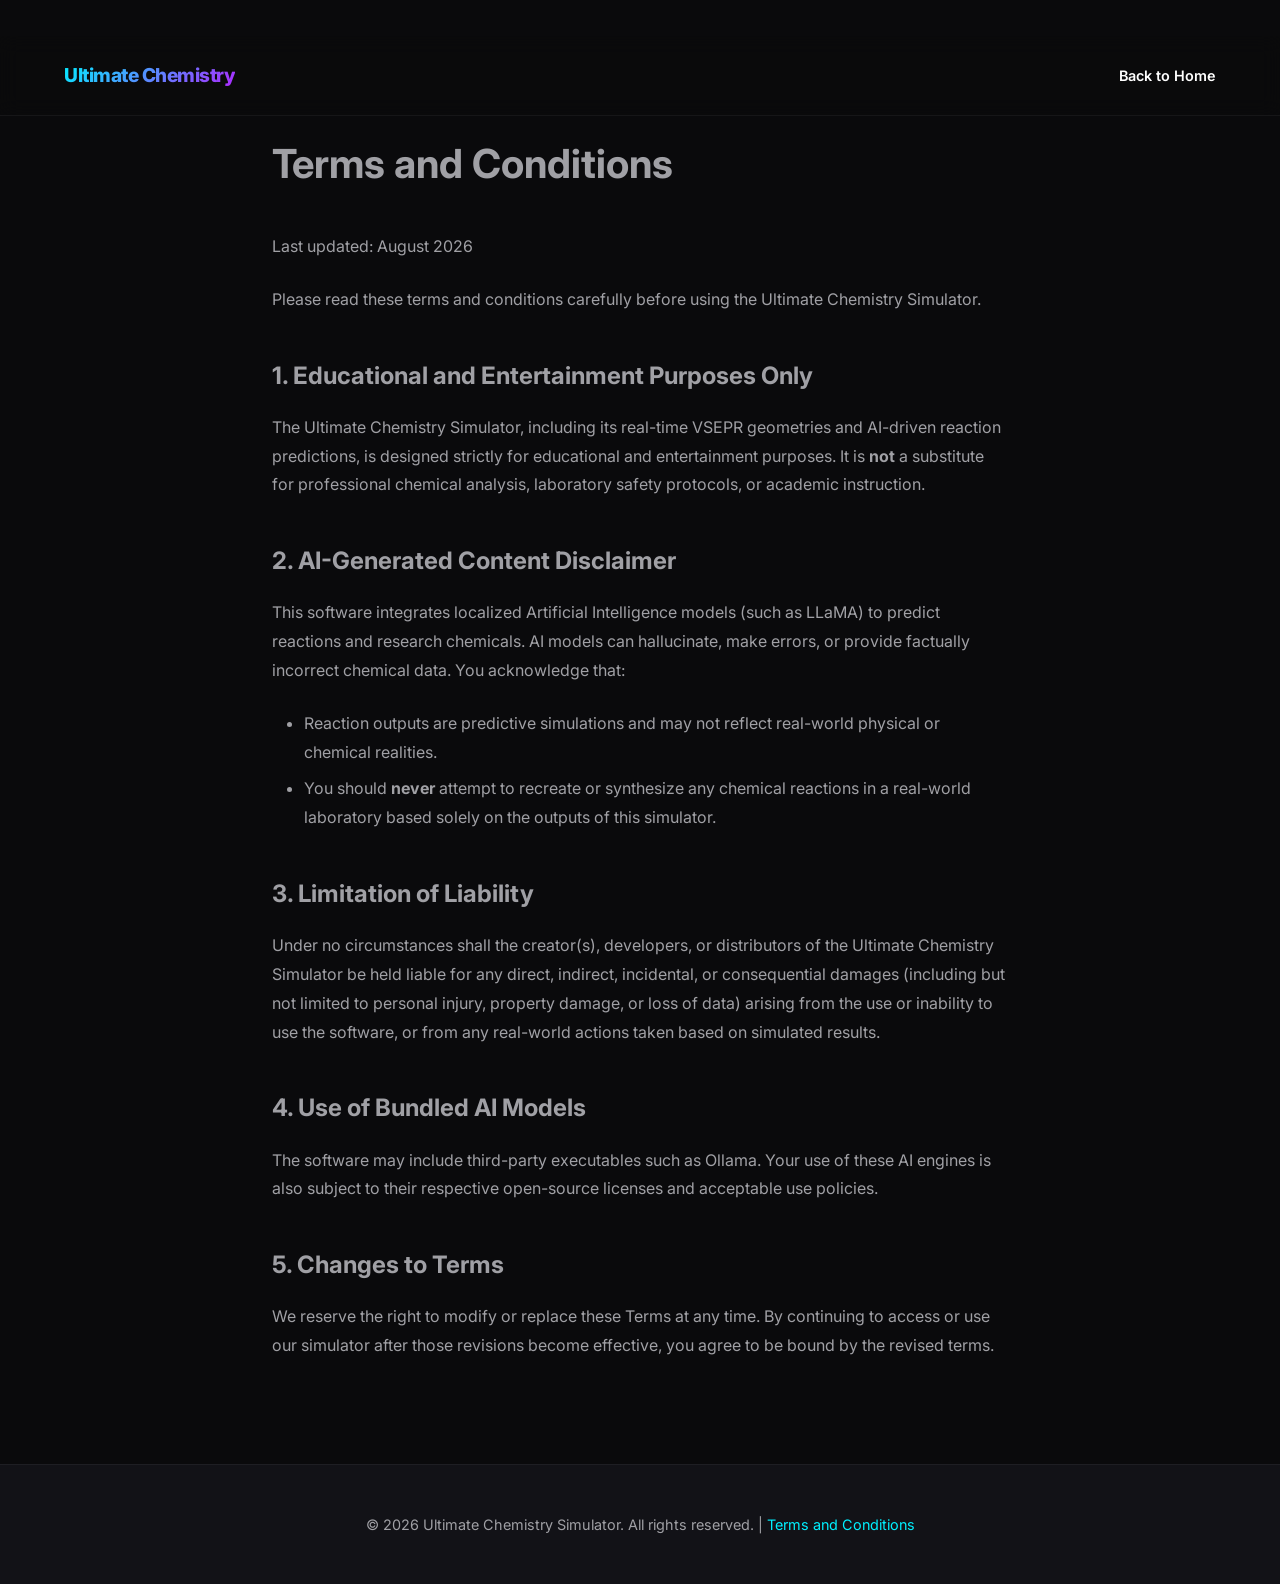
==== terms.html @ 8b7e3bf2 "Add Terms and Conditions page for AI safety disclaimers" ====
<!DOCTYPE html>
<html lang="en">
<head>
    <meta charset="UTF-8">
    <meta name="viewport" content="width=device-width, initial-scale=1.0">
    <title>Terms and Conditions | Ultimate Chemistry Simulator</title>
    <link rel="stylesheet" href="styles.css">
    <link href="https://fonts.googleapis.com/css2?family=Inter:wght@300;400;600;800&display=swap" rel="stylesheet">
    <style>
        .terms-section {
            padding: 8rem 2rem 5rem;
            max-width: 800px;
            margin: 0 auto;
            line-height: 1.8;
            color: var(--text-secondary);
        }
        .terms-section h1 {
            color: var(--text-main);
            margin-bottom: 2rem;
            font-size: 2.5rem;
        }
        .terms-section h2 {
            color: var(--text-main);
            margin-top: 2.5rem;
            margin-bottom: 1rem;
        }
        .terms-section p {
            margin-bottom: 1.5rem;
        }
        .terms-section ul {
            margin-bottom: 1.5rem;
            padding-left: 2rem;
        }
        .terms-section li {
            margin-bottom: 0.5rem;
        }
    </style>
</head>
<body>
    <nav class="navbar">
        <div class="logo">Ultimate Chemistry</div>
        <div class="nav-links">
            <a href="index.html">Back to Home</a>
        </div>
    </nav>

    <section class="terms-section">
        <h1>Terms and Conditions</h1>
        <p>Last updated: August 2026</p>

        <p>Please read these terms and conditions carefully before using the Ultimate Chemistry Simulator.</p>

        <h2>1. Educational and Entertainment Purposes Only</h2>
        <p>The Ultimate Chemistry Simulator, including its real-time VSEPR geometries and AI-driven reaction predictions, is designed strictly for educational and entertainment purposes. It is <strong>not</strong> a substitute for professional chemical analysis, laboratory safety protocols, or academic instruction.</p>

        <h2>2. AI-Generated Content Disclaimer</h2>
        <p>This software integrates localized Artificial Intelligence models (such as LLaMA) to predict reactions and research chemicals. AI models can hallucinate, make errors, or provide factually incorrect chemical data. You acknowledge that:</p>
        <ul>
            <li>Reaction outputs are predictive simulations and may not reflect real-world physical or chemical realities.</li>
            <li>You should <strong>never</strong> attempt to recreate or synthesize any chemical reactions in a real-world laboratory based solely on the outputs of this simulator.</li>
        </ul>

        <h2>3. Limitation of Liability</h2>
        <p>Under no circumstances shall the creator(s), developers, or distributors of the Ultimate Chemistry Simulator be held liable for any direct, indirect, incidental, or consequential damages (including but not limited to personal injury, property damage, or loss of data) arising from the use or inability to use the software, or from any real-world actions taken based on simulated results.</p>

        <h2>4. Use of Bundled AI Models</h2>
        <p>The software may include third-party executables such as Ollama. Your use of these AI engines is also subject to their respective open-source licenses and acceptable use policies.</p>

        <h2>5. Changes to Terms</h2>
        <p>We reserve the right to modify or replace these Terms at any time. By continuing to access or use our simulator after those revisions become effective, you agree to be bound by the revised terms.</p>
    </section>

    <footer>
        <p>&copy; 2026 Ultimate Chemistry Simulator. All rights reserved. | <a href="terms.html" style="color: var(--accent-cyan); text-decoration: none;">Terms and Conditions</a></p>
    </footer>
</body>
</html>
---- styles.css ----
:root {
    --bg-primary: #0a0a0c;
    --bg-secondary: #121217;
    --text-primary: #ffffff;
    --text-secondary: #a0a0a5;
    --accent-cyan: #00f0ff;
    --accent-purple: #b026ff;
    --accent-gradient: linear-gradient(135deg, var(--accent-cyan), var(--accent-purple));
}

* {
    margin: 0;
    padding: 0;
    box-sizing: border-box;
}

body {
    font-family: 'Inter', sans-serif;
    background-color: var(--bg-primary);
    color: var(--text-primary);
    line-height: 1.6;
    overflow-x: hidden;
}

/* Top Banner */
.top-banner {
    background: var(--accent-gradient);
    color: #fff;
    text-align: center;
    padding: 0.5rem;
    font-size: 0.9rem;
    font-weight: 600;
    position: fixed;
    top: 0;
    width: 100%;
    z-index: 1001;
}

/* Navbar */
.navbar {
    display: flex;
    justify-content: space-between;
    align-items: center;
    padding: 1.5rem 5%;
    position: fixed;
    top: 36px;
    width: 100%;
    z-index: 1000;
    background: rgba(10, 10, 12, 0.8);
    backdrop-filter: blur(10px);
    border-bottom: 1px solid rgba(255, 255, 255, 0.05);
}

.logo {
    font-size: 1.2rem;
    font-weight: 800;
    letter-spacing: -0.5px;
    background: var(--accent-gradient);
    -webkit-background-clip: text;
    -webkit-text-fill-color: transparent;
}

.nav-links {
    display: flex;
    align-items: center;
    gap: 2rem;
}

.nav-links a {
    color: var(--text-primary);
    text-decoration: none;
    font-weight: 600;
    font-size: 0.9rem;
    transition: color 0.3s ease;
}

.nav-links a:hover {
    color: var(--accent-cyan);
}

.nav-btn {
    padding: 0.5rem 1.2rem;
    border-radius: 4px;
    background: rgba(255, 255, 255, 0.1);
    border: 1px solid rgba(255, 255, 255, 0.2);
}

.nav-btn:hover {
    background: rgba(255, 255, 255, 0.2);
    color: var(--text-primary) !important;
}

/* Hero Section */
.hero {
    height: 100vh;
    display: flex;
    flex-direction: column;
    justify-content: center;
    align-items: center;
    text-align: center;
    padding: 0 5%;
    position: relative;
    background-image: linear-gradient(rgba(10, 10, 12, 0.5), rgba(10, 10, 12, 1)), url('hero-bg.jpg');
    background-size: cover;
    background-position: center;
}

.hero-content {
    max-width: 800px;
    z-index: 2;
}

.hero h1 {
    font-size: 4rem;
    font-weight: 800;
    line-height: 1.1;
    letter-spacing: -1.5px;
    margin-bottom: 1.5rem;
    text-shadow: 0 4px 20px rgba(0, 0, 0, 0.8);
}

.hero p {
    font-size: 1.25rem;
    color: var(--text-secondary);
    margin-bottom: 2.5rem;
    max-width: 600px;
    margin-left: auto;
    margin-right: auto;
}

.cta-btn {
    display: inline-block;
    padding: 1rem 2.5rem;
    font-size: 1.1rem;
    font-weight: 600;
    color: #fff;
    text-decoration: none;
    background: var(--accent-gradient);
    border-radius: 4px;
    box-shadow: 0 4px 15px rgba(0, 240, 255, 0.2);
    transition: transform 0.3s ease, box-shadow 0.3s ease;
}

.cta-btn:hover {
    transform: translateY(-2px);
    box-shadow: 0 8px 25px rgba(0, 240, 255, 0.4);
}

/* Features */
.features-section {
    padding: 8rem 5%;
    background-color: var(--bg-primary);
    text-align: center;
}

.features-section h2 {
    font-size: 2.5rem;
    margin-bottom: 4rem;
    font-weight: 800;
    letter-spacing: -1px;
}

.feature-grid {
    display: grid;
    grid-template-columns: repeat(auto-fit, minmax(300px, 1fr));
    gap: 2rem;
    max-width: 1200px;
    margin: 0 auto;
}

.feature-card {
    background: var(--bg-secondary);
    padding: 3rem 2rem;
    border-radius: 8px;
    border: 1px solid rgba(255, 255, 255, 0.05);
    transition: transform 0.3s ease, border-color 0.3s ease;
    text-align: left;
}

.feature-card:hover {
    transform: translateY(-5px);
    border-color: rgba(255, 255, 255, 0.15);
}

.feature-card h3 {
    font-size: 1.5rem;
    margin-bottom: 1rem;
    font-weight: 600;
    background: var(--accent-gradient);
    -webkit-background-clip: text;
    -webkit-text-fill-color: transparent;
}

.feature-card p {
    color: var(--text-secondary);
    font-size: 1rem;
}

/* Download Section */
.download-section {
    padding: 8rem 5%;
    background: linear-gradient(to top, var(--bg-secondary), var(--bg-primary));
    text-align: center;
}

.download-section h2 {
    font-size: 3rem;
    margin-bottom: 1rem;
    font-weight: 800;
    letter-spacing: -1px;
}

.download-section p {
    color: var(--text-secondary);
    font-size: 1.2rem;
    margin-bottom: 3rem;
}

.requirements {
    margin-top: 4rem;
    padding: 2rem;
    background: rgba(0, 0, 0, 0.2);
    border-radius: 8px;
    border: 1px solid rgba(255, 255, 255, 0.1);
    max-width: 600px;
    margin-left: auto;
    margin-right: auto;
    text-align: left;
}

.requirements h3 {
    font-size: 1.2rem;
    margin-bottom: 1rem;
    color: var(--accent-cyan);
}

.requirements code {
    background: rgba(255, 255, 255, 0.1);
    padding: 0.2rem 0.5rem;
    border-radius: 4px;
    font-family: monospace;
    color: var(--text-primary);
}

/* Footer */
footer {
    padding: 3rem 5%;
    text-align: center;
    background-color: var(--bg-secondary);
    color: var(--text-secondary);
    font-size: 0.9rem;
    border-top: 1px solid rgba(255, 255, 255, 0.05);
}

/* Responsive */
@media (max-width: 768px) {
    .hero h1 {
        font-size: 3rem;
    }
    
    .hero p {
        font-size: 1.1rem;
    }
}

/* Reviews Section */
.reviews-section {
    padding: 5rem 2rem;
    max-width: 1000px;
    margin: 0 auto;
    text-align: center;
}

.reviews-section h2 {
    font-size: 2.5rem;
    margin-bottom: 3rem;
}

.reviews-container {
    display: grid;
    grid-template-columns: 1fr 1fr;
    gap: 3rem;
    text-align: left;
}

.review-form-container {
    background: var(--bg-card);
    padding: 2rem;
    border-radius: 12px;
    border: 1px solid var(--border-color);
    display: flex;
    flex-direction: column;
    gap: 1rem;
}

.star-rating {
    font-size: 2rem;
    color: var(--text-secondary);
    cursor: pointer;
    display: inline-block;
}

.star-rating span:hover,
.star-rating span.active {
    color: #ffd700;
}

.review-form-container input,
.review-form-container textarea {
    width: 100%;
    padding: 1rem;
    background: var(--bg-dark);
    border: 1px solid var(--border-color);
    color: var(--text-main);
    border-radius: 8px;
    font-family: inherit;
}

.review-card {
    background: var(--bg-card);
    padding: 1.5rem;
    border-radius: 12px;
    border: 1px solid var(--border-color);
    margin-bottom: 1rem;
}

.review-header {
    display: flex;
    justify-content: space-between;
    margin-bottom: 0.5rem;
}

.review-name {
    font-weight: 600;
}

.review-stars {
    color: #ffd700;
}

.review-text {
    color: var(--text-secondary);
    line-height: 1.6;
}

@media (max-width: 768px) {
    .reviews-container {
        grid-template-columns: 1fr;
    }
}
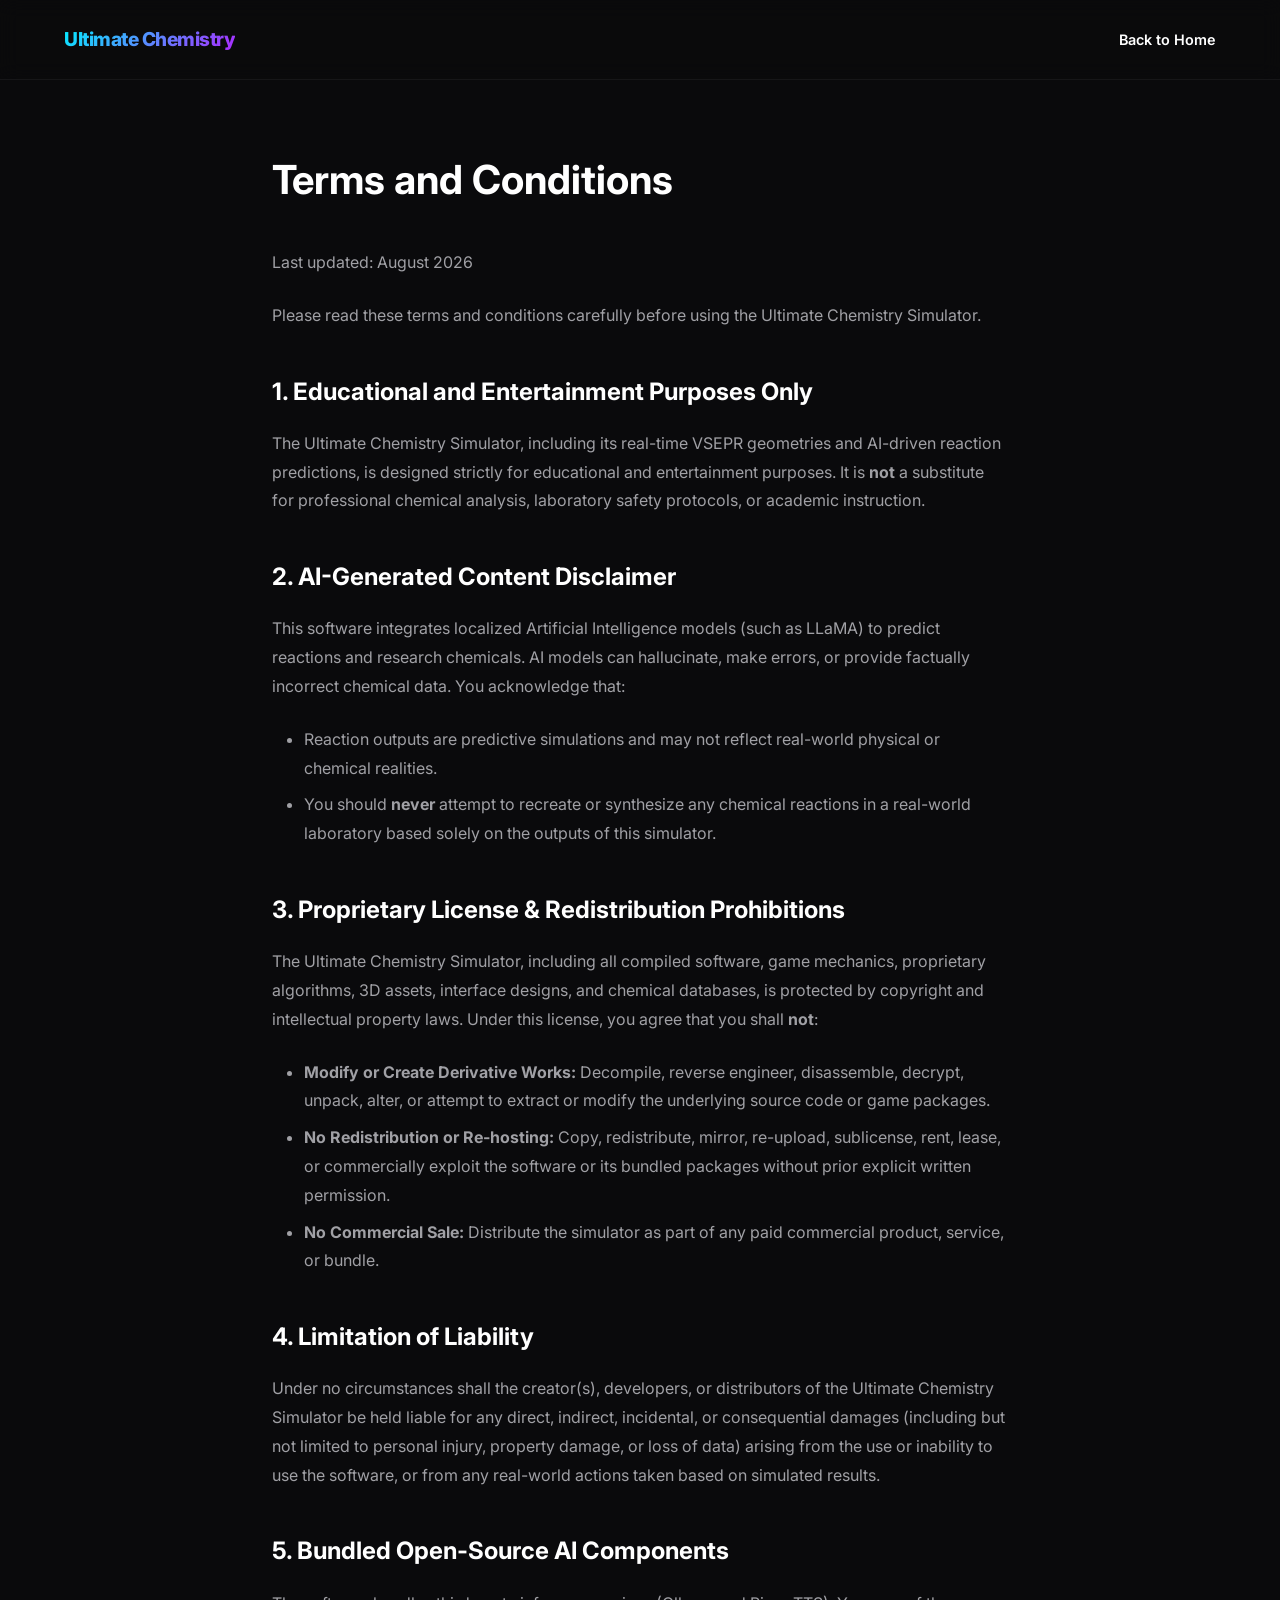
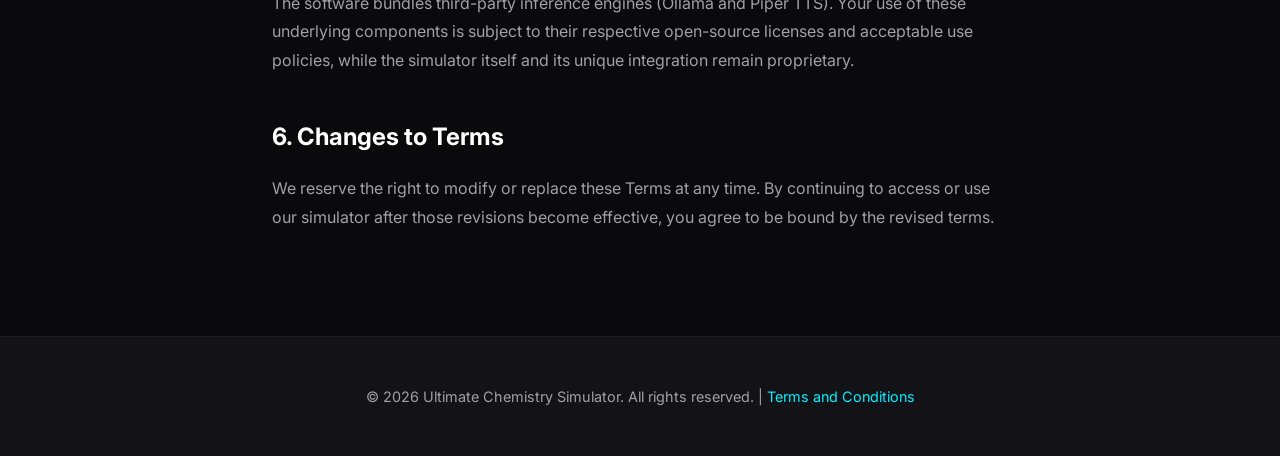
==== commit 192a4ab0: "Update features, freemium pricing tiers, T&Cs, and Windows zip download" ====
--- a/terms.html
+++ b/terms.html
@@ -7,20 +7,23 @@
     <link rel="stylesheet" href="styles.css">
     <link href="https://fonts.googleapis.com/css2?family=Inter:wght@300;400;600;800&display=swap" rel="stylesheet">
     <style>
+        .navbar {
+            top: 0 !important;
+        }
         .terms-section {
-            padding: 8rem 2rem 5rem;
+            padding: 9rem 2rem 5rem;
             max-width: 800px;
             margin: 0 auto;
             line-height: 1.8;
             color: var(--text-secondary);
         }
         .terms-section h1 {
-            color: var(--text-main);
+            color: var(--text-primary);
             margin-bottom: 2rem;
             font-size: 2.5rem;
         }
         .terms-section h2 {
-            color: var(--text-main);
+            color: var(--text-primary);
             margin-top: 2.5rem;
             margin-bottom: 1rem;
         }
@@ -60,13 +63,21 @@
             <li>You should <strong>never</strong> attempt to recreate or synthesize any chemical reactions in a real-world laboratory based solely on the outputs of this simulator.</li>
         </ul>
 
-        <h2>3. Limitation of Liability</h2>
+        <h2>3. Proprietary License & Redistribution Prohibitions</h2>
+        <p>The Ultimate Chemistry Simulator, including all compiled software, game mechanics, proprietary algorithms, 3D assets, interface designs, and chemical databases, is protected by copyright and intellectual property laws. Under this license, you agree that you shall <strong>not</strong>:</p>
+        <ul>
+            <li><strong>Modify or Create Derivative Works:</strong> Decompile, reverse engineer, disassemble, decrypt, unpack, alter, or attempt to extract or modify the underlying source code or game packages.</li>
+            <li><strong>No Redistribution or Re-hosting:</strong> Copy, redistribute, mirror, re-upload, sublicense, rent, lease, or commercially exploit the software or its bundled packages without prior explicit written permission.</li>
+            <li><strong>No Commercial Sale:</strong> Distribute the simulator as part of any paid commercial product, service, or bundle.</li>
+        </ul>
+
+        <h2>4. Limitation of Liability</h2>
         <p>Under no circumstances shall the creator(s), developers, or distributors of the Ultimate Chemistry Simulator be held liable for any direct, indirect, incidental, or consequential damages (including but not limited to personal injury, property damage, or loss of data) arising from the use or inability to use the software, or from any real-world actions taken based on simulated results.</p>
 
-        <h2>4. Use of Bundled AI Models</h2>
-        <p>The software may include third-party executables such as Ollama. Your use of these AI engines is also subject to their respective open-source licenses and acceptable use policies.</p>
+        <h2>5. Bundled Open-Source AI Components</h2>
+        <p>The software bundles third-party inference engines (Ollama and Piper TTS). Your use of these underlying components is subject to their respective open-source licenses and acceptable use policies, while the simulator itself and its unique integration remain proprietary.</p>
 
-        <h2>5. Changes to Terms</h2>
+        <h2>6. Changes to Terms</h2>
         <p>We reserve the right to modify or replace these Terms at any time. By continuing to access or use our simulator after those revisions become effective, you agree to be bound by the revised terms.</p>
     </section>
 
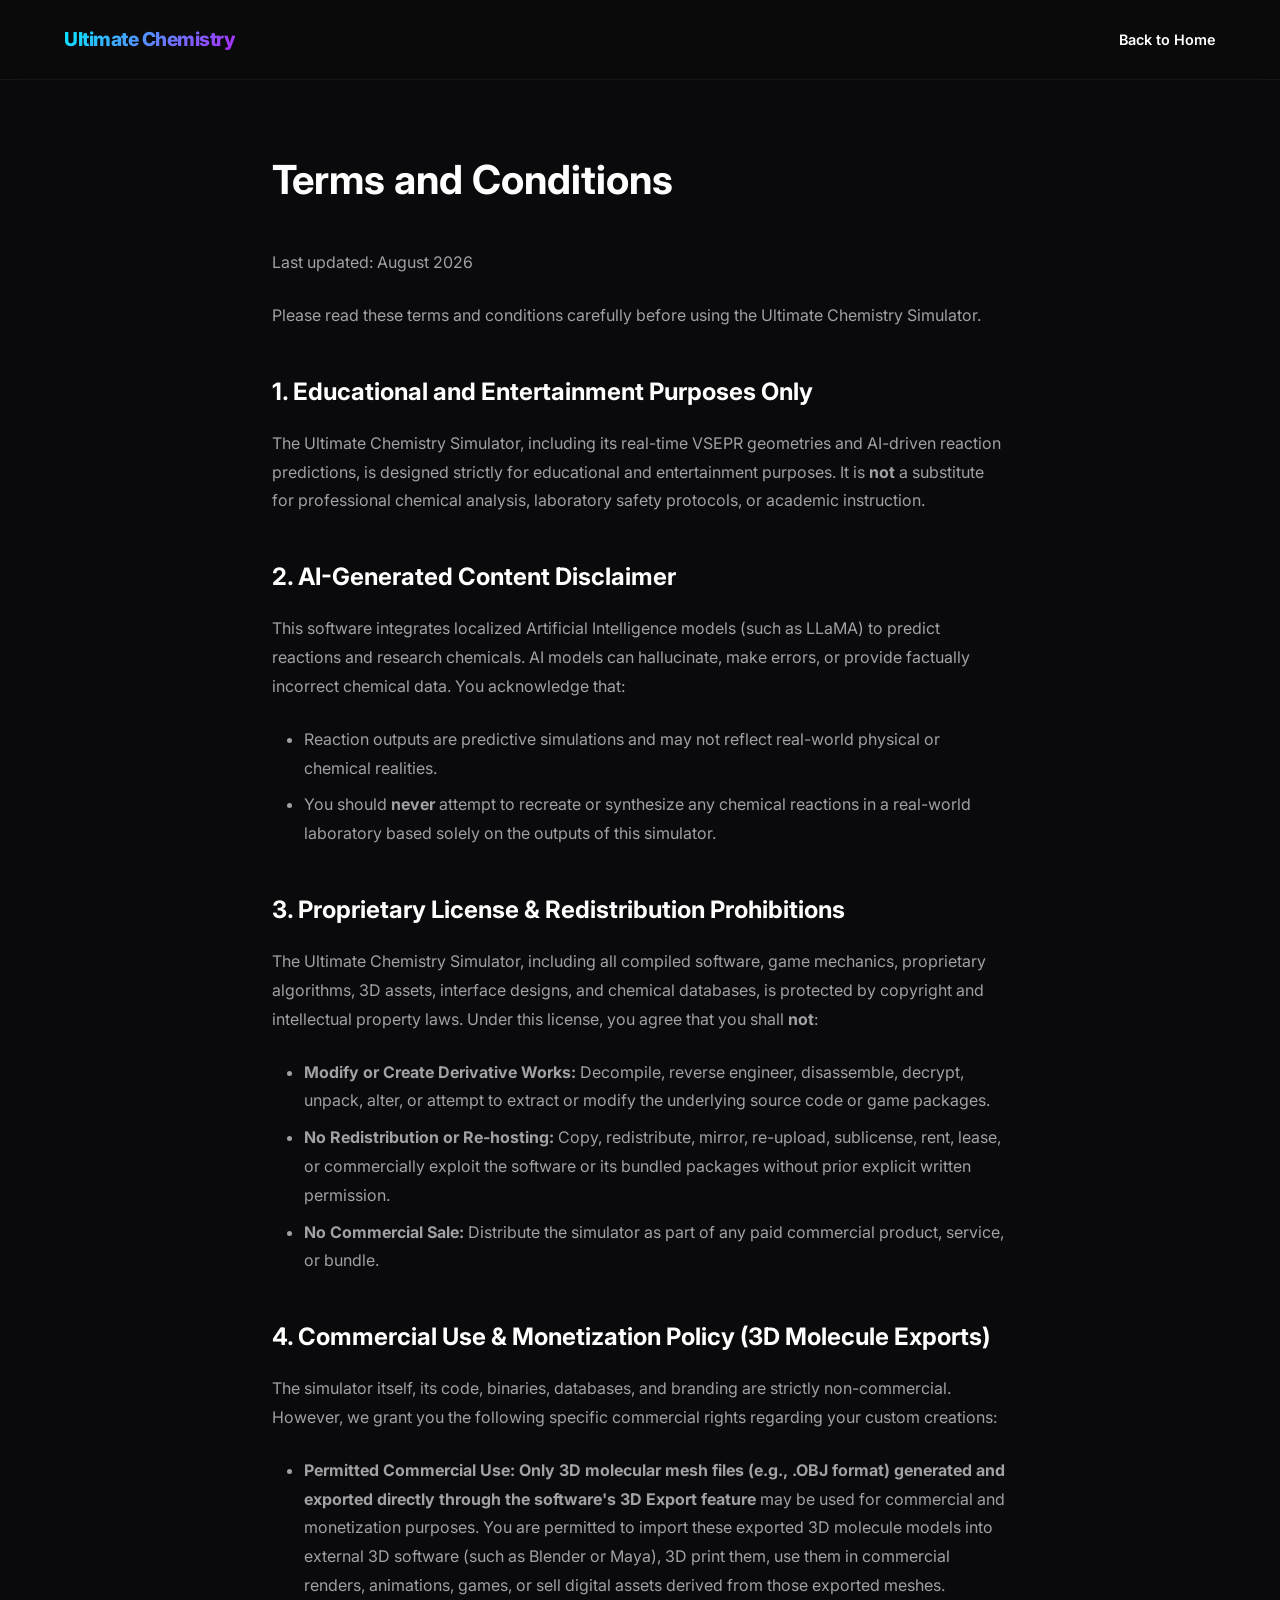
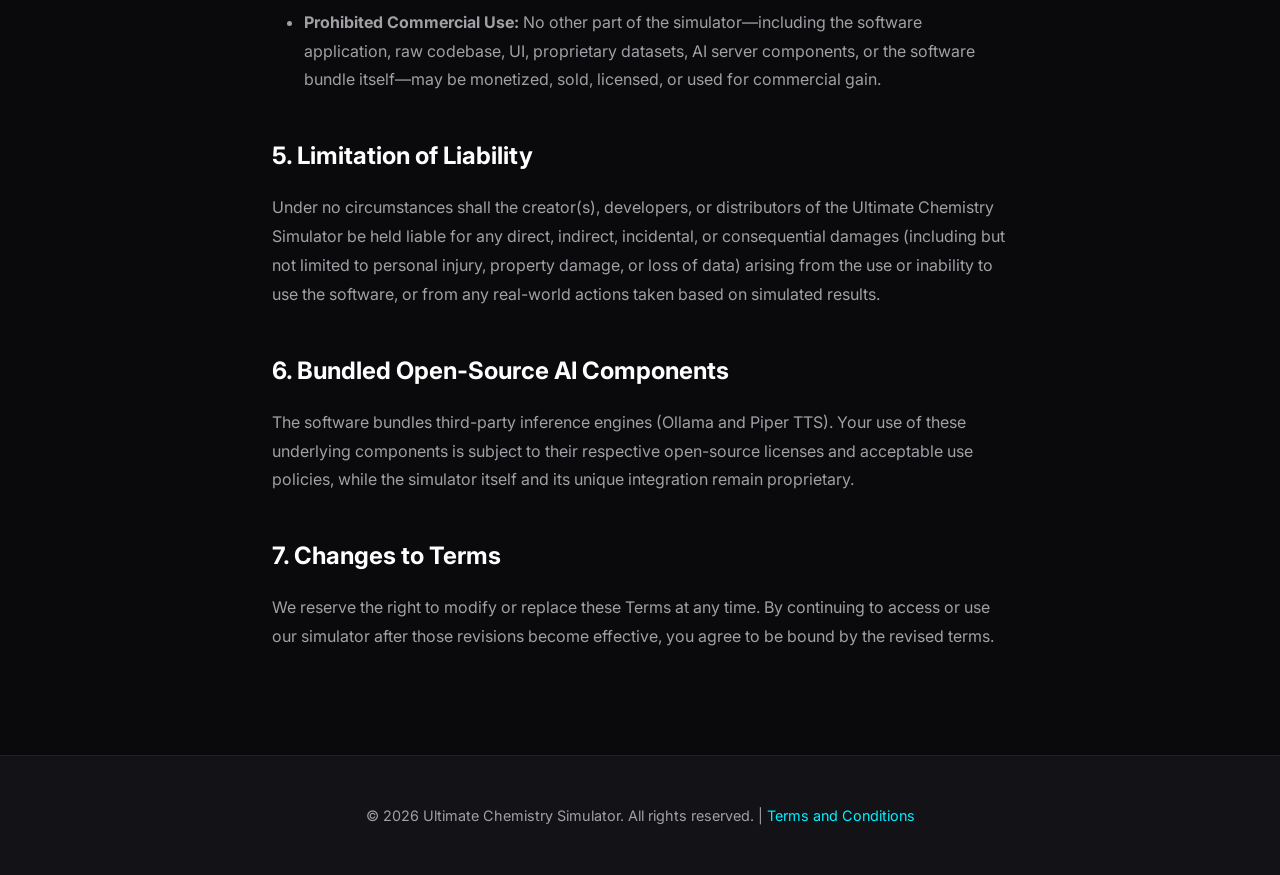
==== commit 2c33a571: "Update Terms: restrict commercial and monetization rights strictly to exported 3D molecule models" ====
--- a/terms.html
+++ b/terms.html
@@ -71,13 +71,20 @@
             <li><strong>No Commercial Sale:</strong> Distribute the simulator as part of any paid commercial product, service, or bundle.</li>
         </ul>
 
-        <h2>4. Limitation of Liability</h2>
+        <h2>4. Commercial Use & Monetization Policy (3D Molecule Exports)</h2>
+        <p>The simulator itself, its code, binaries, databases, and branding are strictly non-commercial. However, we grant you the following specific commercial rights regarding your custom creations:</p>
+        <ul>
+            <li><strong>Permitted Commercial Use:</strong> <strong>Only 3D molecular mesh files (e.g., .OBJ format) generated and exported directly through the software's 3D Export feature</strong> may be used for commercial and monetization purposes. You are permitted to import these exported 3D molecule models into external 3D software (such as Blender or Maya), 3D print them, use them in commercial renders, animations, games, or sell digital assets derived from those exported meshes.</li>
+            <li><strong>Prohibited Commercial Use:</strong> No other part of the simulator—including the software application, raw codebase, UI, proprietary datasets, AI server components, or the software bundle itself—may be monetized, sold, licensed, or used for commercial gain.</li>
+        </ul>
+
+        <h2>5. Limitation of Liability</h2>
         <p>Under no circumstances shall the creator(s), developers, or distributors of the Ultimate Chemistry Simulator be held liable for any direct, indirect, incidental, or consequential damages (including but not limited to personal injury, property damage, or loss of data) arising from the use or inability to use the software, or from any real-world actions taken based on simulated results.</p>
 
-        <h2>5. Bundled Open-Source AI Components</h2>
+        <h2>6. Bundled Open-Source AI Components</h2>
         <p>The software bundles third-party inference engines (Ollama and Piper TTS). Your use of these underlying components is subject to their respective open-source licenses and acceptable use policies, while the simulator itself and its unique integration remain proprietary.</p>
 
-        <h2>6. Changes to Terms</h2>
+        <h2>7. Changes to Terms</h2>
         <p>We reserve the right to modify or replace these Terms at any time. By continuing to access or use our simulator after those revisions become effective, you agree to be bound by the revised terms.</p>
     </section>
 
